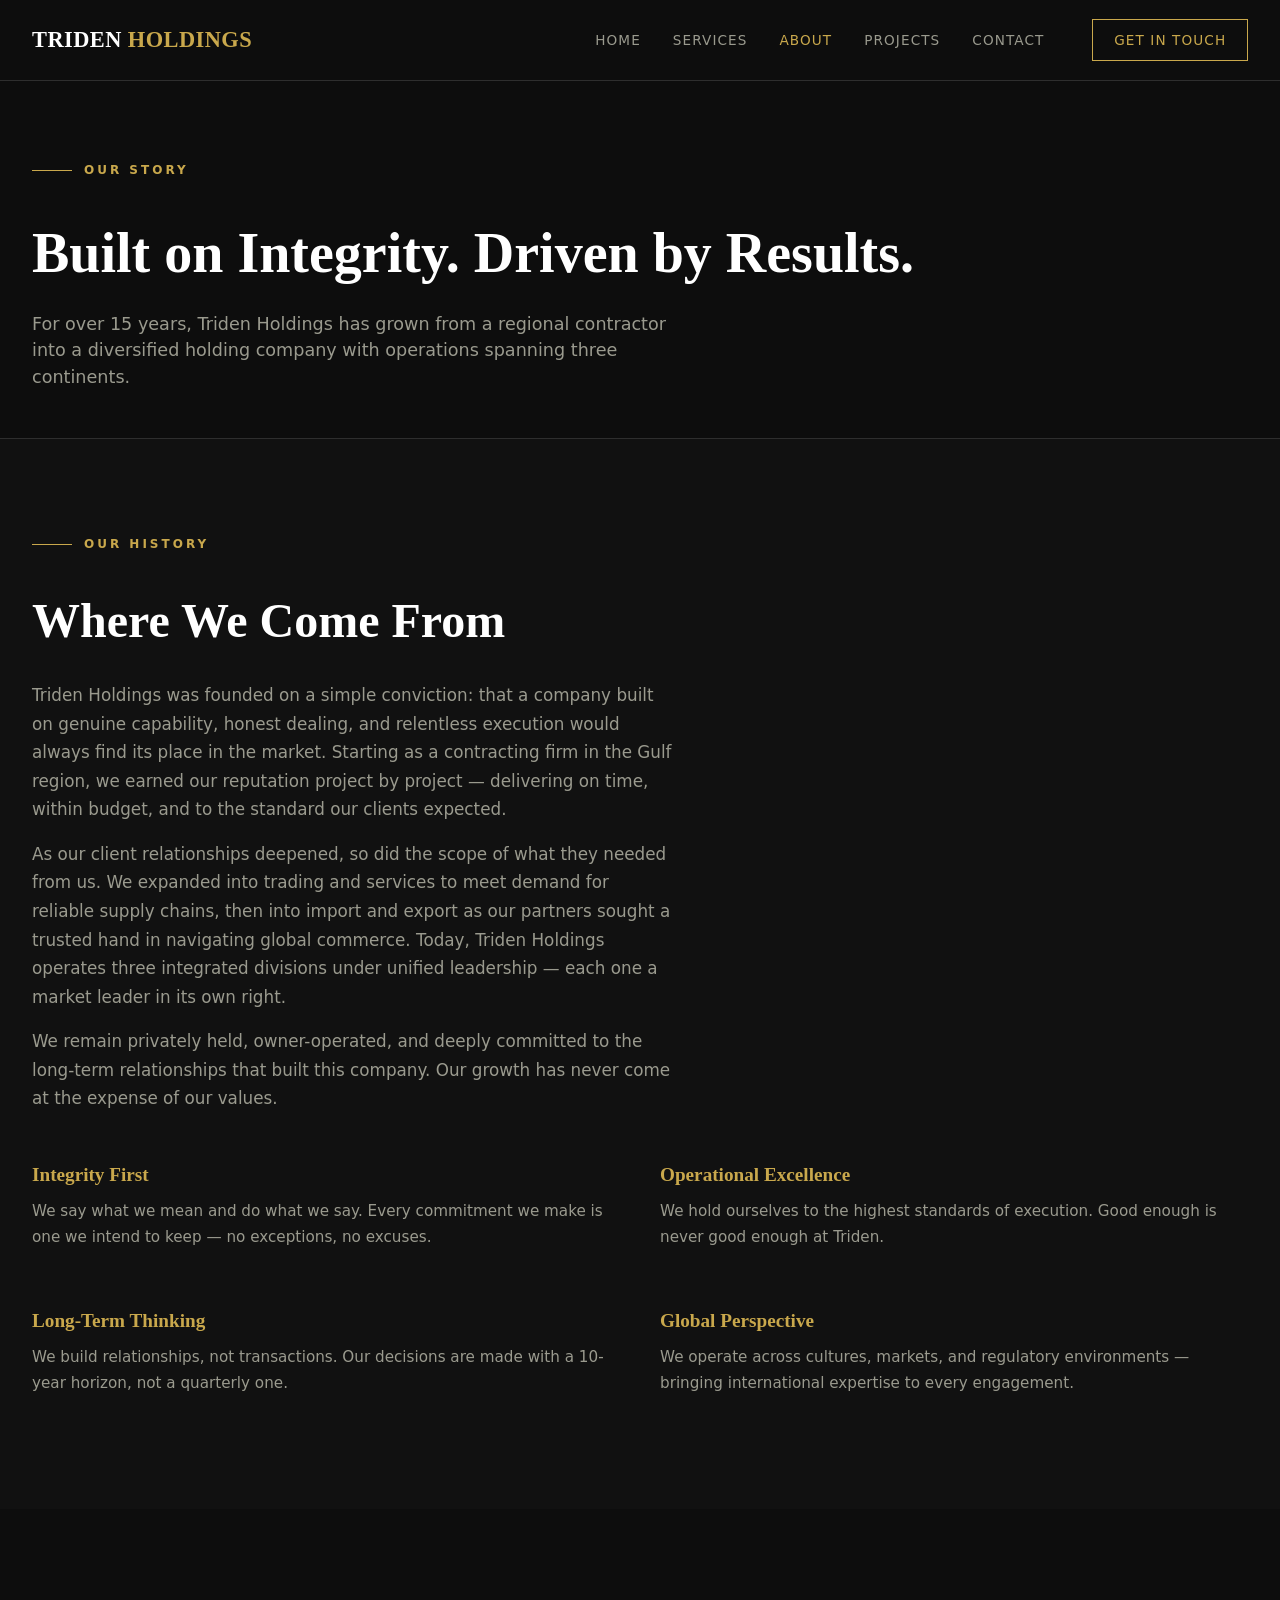
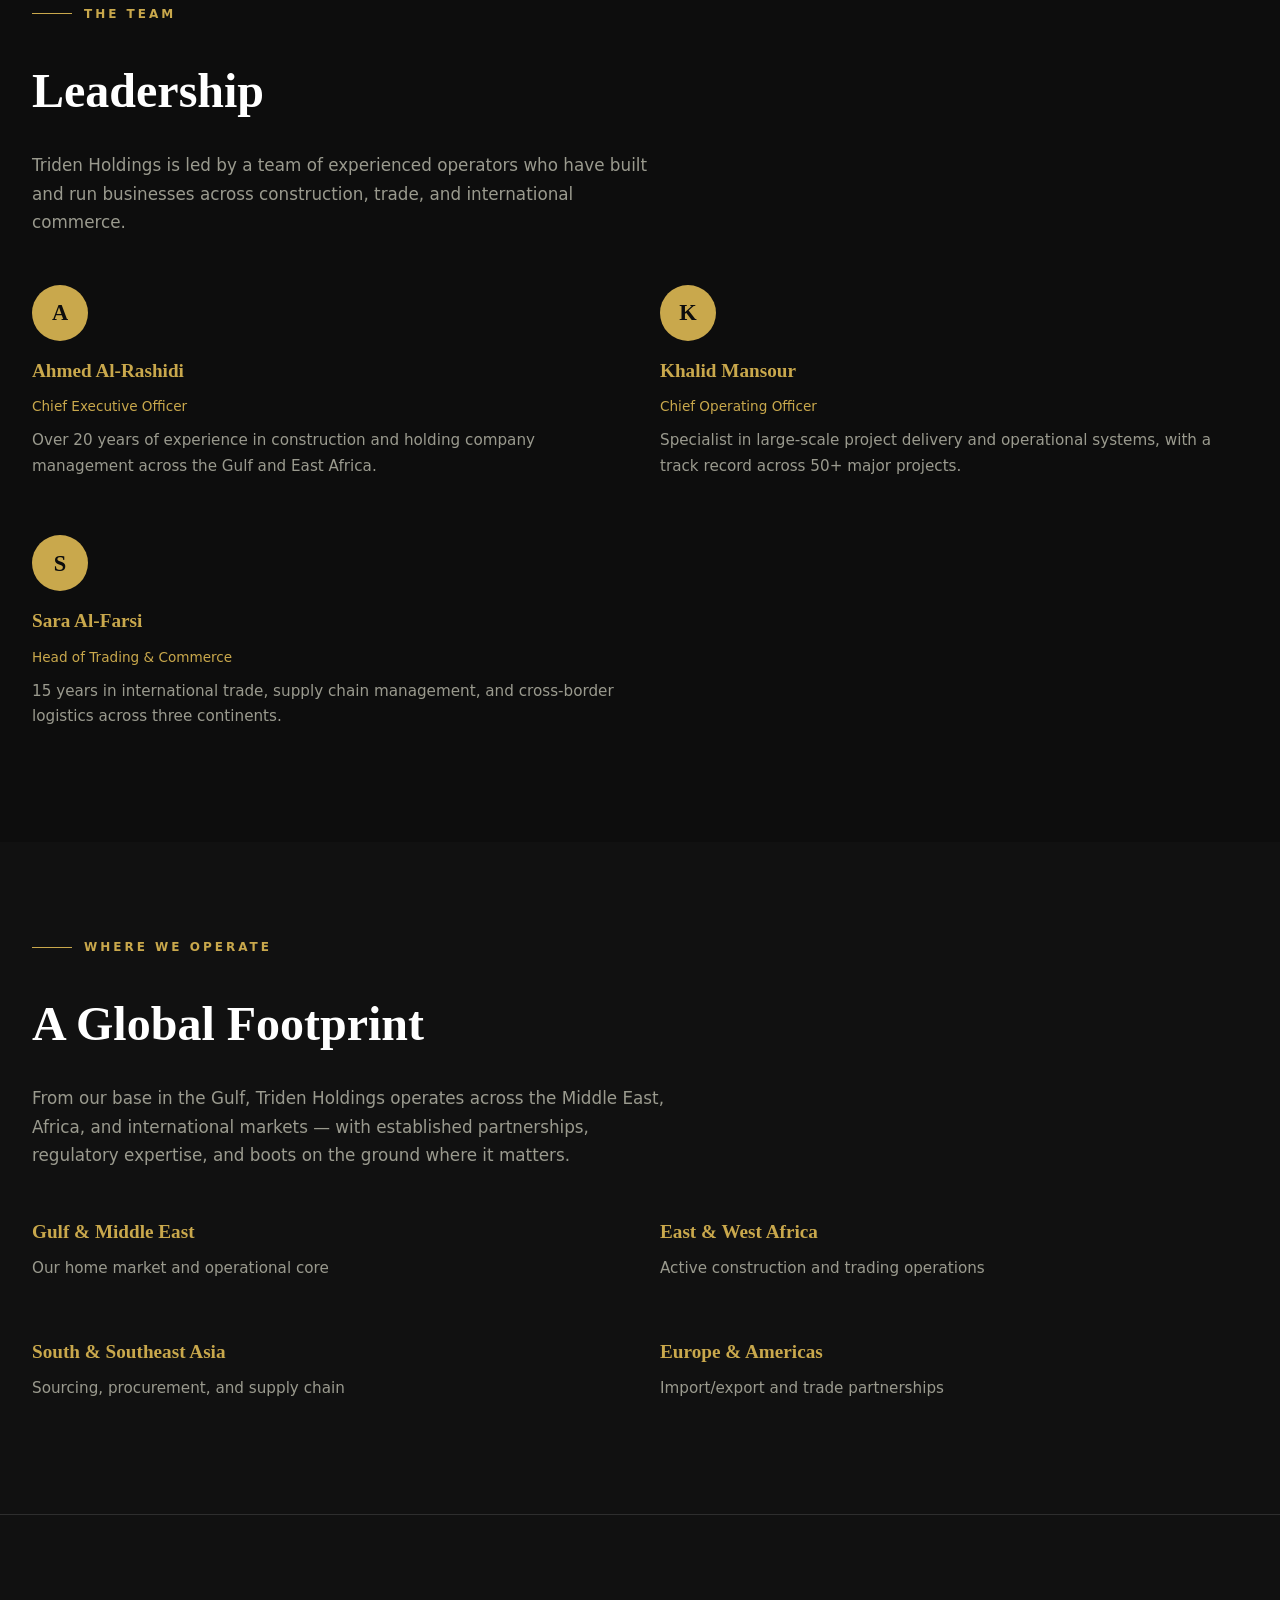
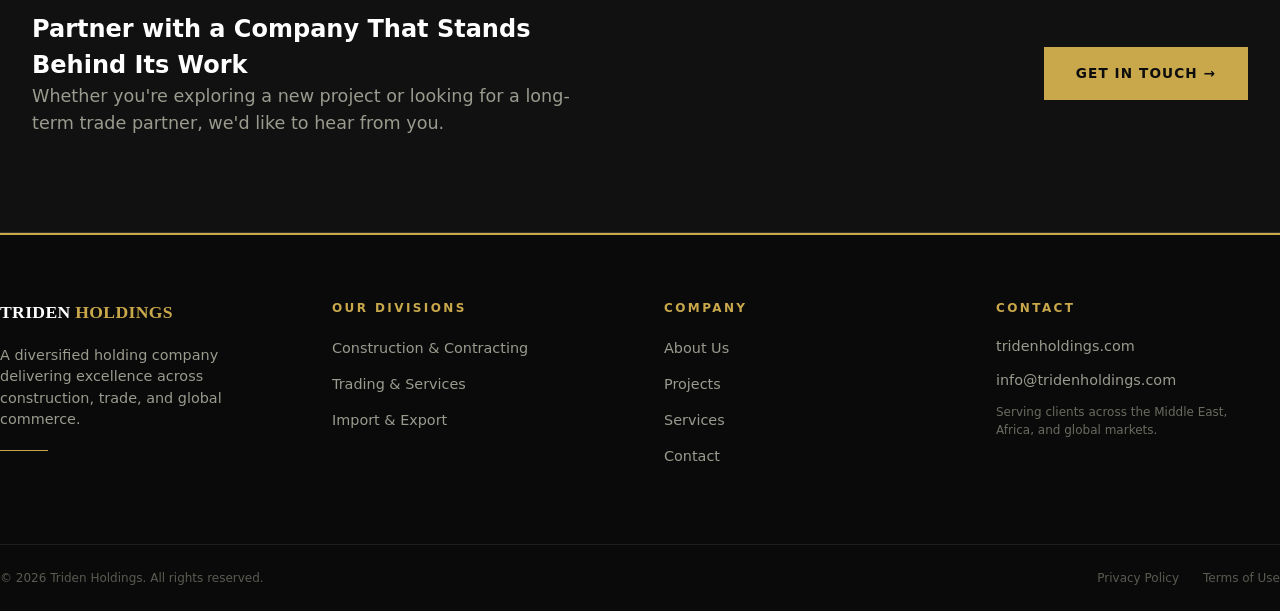
==== about.html @ 6682a11f "Add files via upload" ====
<!DOCTYPE html>
<html lang="en">
<head>
<meta charset="UTF-8">
<meta name="viewport" content="width=device-width, initial-scale=1.0">
<title>About — Triden Holdings</title>
<link rel="stylesheet" href="styles.css">
</head>
<body>

<header>
  <div class="container header-inner">
    <a href="index.html" class="logo">TRIDEN <span>HOLDINGS</span></a>
    <nav class="main-nav">
      <a href="index.html">Home</a>
      <a href="services.html">Services</a>
      <a href="about.html" class="active">About</a>
      <a href="projects.html">Projects</a>
      <a href="contact.html">Contact</a>
      <a href="contact.html" class="nav-cta">Get in Touch</a>
    </nav>
    <button class="menu-toggle" aria-label="Toggle menu">☰</button>
  </div>
</header>

<main>
  <section class="page-header reveal">
    <div class="container">
      <div class="eyebrow"><div class="line"></div><span>Our Story</span></div>
      <h1>Built on Integrity. Driven by Results.</h1>
      <p>For over 15 years, Triden Holdings has grown from a regional contractor into a diversified holding company with operations spanning three continents.</p>
    </div>
  </section>

  <section class="section bg-panel reveal">
    <div class="container">
      <div class="eyebrow"><div class="line"></div><span>Our History</span></div>
      <h2>Where We Come From</h2>
      <p>Triden Holdings was founded on a simple conviction: that a company built on genuine capability, honest dealing, and relentless execution would always find its place in the market. Starting as a contracting firm in the Gulf region, we earned our reputation project by project — delivering on time, within budget, and to the standard our clients expected.</p>
      <p>As our client relationships deepened, so did the scope of what they needed from us. We expanded into trading and services to meet demand for reliable supply chains, then into import and export as our partners sought a trusted hand in navigating global commerce. Today, Triden Holdings operates three integrated divisions under unified leadership — each one a market leader in its own right.</p>
      <p>We remain privately held, owner-operated, and deeply committed to the long-term relationships that built this company. Our growth has never come at the expense of our values.</p>

      <div class="advantage-grid" style="margin-top:3rem;">
        <div class="advantage-card reveal">
          <h4>Integrity First</h4>
          <p>We say what we mean and do what we say. Every commitment we make is one we intend to keep — no exceptions, no excuses.</p>
        </div>
        <div class="advantage-card reveal">
          <h4>Operational Excellence</h4>
          <p>We hold ourselves to the highest standards of execution. Good enough is never good enough at Triden.</p>
        </div>
        <div class="advantage-card reveal">
          <h4>Long-Term Thinking</h4>
          <p>We build relationships, not transactions. Our decisions are made with a 10-year horizon, not a quarterly one.</p>
        </div>
        <div class="advantage-card reveal">
          <h4>Global Perspective</h4>
          <p>We operate across cultures, markets, and regulatory environments — bringing international expertise to every engagement.</p>
        </div>
      </div>
    </div>
  </section>

  <section class="section bg-dark">
    <div class="container">
      <div class="eyebrow reveal"><div class="line"></div><span>The Team</span></div>
      <h2 class="reveal">Leadership</h2>
      <p class="reveal" style="margin-bottom:3rem;">Triden Holdings is led by a team of experienced operators who have built and run businesses across construction, trade, and international commerce.</p>

      <div class="advantage-grid">
        <div class="advantage-card reveal">
          <div style="width:56px;height:56px;border-radius:50%;background:var(--gold);color:var(--bg-black);display:flex;align-items:center;justify-content:center;font-family:var(--font-heading);font-size:1.4rem;font-weight:700;margin-bottom:1rem;">A</div>
          <h4>Ahmed Al-Rashidi</h4>
          <p style="color:var(--gold); font-size:0.85rem; margin-bottom:0.6rem;">Chief Executive Officer</p>
          <p>Over 20 years of experience in construction and holding company management across the Gulf and East Africa.</p>
        </div>
        <div class="advantage-card reveal">
          <div style="width:56px;height:56px;border-radius:50%;background:var(--gold);color:var(--bg-black);display:flex;align-items:center;justify-content:center;font-family:var(--font-heading);font-size:1.4rem;font-weight:700;margin-bottom:1rem;">K</div>
          <h4>Khalid Mansour</h4>
          <p style="color:var(--gold); font-size:0.85rem; margin-bottom:0.6rem;">Chief Operating Officer</p>
          <p>Specialist in large-scale project delivery and operational systems, with a track record across 50+ major projects.</p>
        </div>
        <div class="advantage-card reveal">
          <div style="width:56px;height:56px;border-radius:50%;background:var(--gold);color:var(--bg-black);display:flex;align-items:center;justify-content:center;font-family:var(--font-heading);font-size:1.4rem;font-weight:700;margin-bottom:1rem;">S</div>
          <h4>Sara Al-Farsi</h4>
          <p style="color:var(--gold); font-size:0.85rem; margin-bottom:0.6rem;">Head of Trading &amp; Commerce</p>
          <p>15 years in international trade, supply chain management, and cross-border logistics across three continents.</p>
        </div>
      </div>
    </div>
  </section>

  <section class="section bg-panel">
    <div class="container">
      <div class="eyebrow reveal"><div class="line"></div><span>Where We Operate</span></div>
      <h2 class="reveal">A Global Footprint</h2>
      <p class="reveal" style="margin-bottom:3rem;">From our base in the Gulf, Triden Holdings operates across the Middle East, Africa, and international markets — with established partnerships, regulatory expertise, and boots on the ground where it matters.</p>

      <div class="advantage-grid">
        <div class="advantage-card reveal">
          <h4>Gulf &amp; Middle East</h4>
          <p>Our home market and operational core</p>
        </div>
        <div class="advantage-card reveal">
          <h4>East &amp; West Africa</h4>
          <p>Active construction and trading operations</p>
        </div>
        <div class="advantage-card reveal">
          <h4>South &amp; Southeast Asia</h4>
          <p>Sourcing, procurement, and supply chain</p>
        </div>
        <div class="advantage-card reveal">
          <h4>Europe &amp; Americas</h4>
          <p>Import/export and trade partnerships</p>
        </div>
      </div>
    </div>
  </section>

  <section class="cta-section">
    <div class="container cta-flex reveal">
      <div>
        <h2>Partner with a Company That Stands Behind Its Work</h2>
        <p>Whether you're exploring a new project or looking for a long-term trade partner, we'd like to hear from you.</p>
      </div>
      <a href="contact.html" class="btn btn-primary">Get in Touch →</a>
    </div>
  </section>
</main>

<footer>
  <div class="footer-top"></div>
  <div class="container footer-grid">
    <div>
      <div class="logo" style="font-size:1.1rem; margin-bottom:1.2rem;">TRIDEN <span>HOLDINGS</span></div>
      <p class="footer-desc">A diversified holding company delivering excellence across construction, trade, and global commerce.</p>
      <div class="footer-rule"></div>
    </div>
    <div>
      <h4>Our Divisions</h4>
      <ul>
        <li><a href="services.html">Construction &amp; Contracting</a></li>
        <li><a href="services.html">Trading &amp; Services</a></li>
        <li><a href="services.html">Import &amp; Export</a></li>
      </ul>
    </div>
    <div>
      <h4>Company</h4>
      <ul>
        <li><a href="about.html">About Us</a></li>
        <li><a href="projects.html">Projects</a></li>
        <li><a href="services.html">Services</a></li>
        <li><a href="contact.html">Contact</a></li>
      </ul>
    </div>
    <div>
      <h4>Contact</h4>
      <ul>
        <li class="contact-item">tridenholdings.com</li>
        <li class="contact-item">info@tridenholdings.com</li>
        <li class="contact-item small">Serving clients across the Middle East,<br>Africa, and global markets.</li>
      </ul>
    </div>
  </div>
  <div class="container footer-bottom">
    <p>© 2026 Triden Holdings. All rights reserved.</p>
    <div class="footer-legal">
      <a href="privacy.html">Privacy Policy</a>
      <a href="terms.html">Terms of Use</a>
    </div>
  </div>
</footer>

<script src="script.js"></script>
</body>
</html>
---- styles.css ----
:root {
  --gold: #C9A84C;
  --gold-light: #E0BC60;
  --bg-black: #0D0D0D;
  --bg-dark: #0A0A0A;
  --bg-panel: #111111;
  --border: #2E2E2E;
  --text-muted: #9A9A8E;
  --text-soft: #B0ADA6;
  --text-faint: #6A6A60;
  --text-faintest: #5A5A52;
  --font-sans: 'Inter', system-ui, -apple-system, sans-serif;
  --font-heading: 'Playfair Display', Georgia, serif;
}

* { margin: 0; padding: 0; box-sizing: border-box; }

body {
  background: var(--bg-black);
  color: #fff;
  font-family: var(--font-sans);
  line-height: 1.5;
}

a { text-decoration: none; color: inherit; }
ul { list-style: none; }
img { max-width: 100%; display: block; }
.container { max-width: 1400px; margin: 0 auto; padding: 0 32px; }

/* Scroll reveal */
.reveal {
  opacity: 0;
  transform: translateY(28px);
  transition: opacity 0.7s ease, transform 0.7s ease;
}
.reveal.visible {
  opacity: 1;
  transform: translateY(0);
}
.reveal-stagger.visible > * {
  transition-delay: calc(var(--stagger-index, 0) * 0.08s);
}

/* Header */
header {
  position: sticky;
  top: 0;
  z-index: 50;
  background: var(--bg-black);
  border-bottom: 1px solid var(--border);
}
.header-inner {
  display: flex;
  height: 80px;
  align-items: center;
  justify-content: space-between;
}
.logo {
  font-family: var(--font-heading);
  font-size: 1.4rem;
  font-weight: 700;
  color: #fff;
  letter-spacing: 0.02em;
}
.logo span { color: var(--gold); }
nav.main-nav {
  display: flex;
  align-items: center;
  gap: 2rem;
}
nav.main-nav a {
  font-size: 0.85rem;
  font-weight: 500;
  letter-spacing: 0.08em;
  text-transform: uppercase;
  color: var(--text-muted);
  transition: color 0.2s;
}
nav.main-nav a:hover, nav.main-nav a.active { color: var(--gold); }
.nav-cta {
  margin-left: 1rem;
  padding: 0.6rem 1.3rem;
  border: 1px solid var(--gold);
  color: var(--gold) !important;
  font-weight: 600;
  font-size: 0.8rem;
}
.nav-cta:hover { background: var(--gold); color: var(--bg-black) !important; }
.menu-toggle { display: none; background: none; border: none; color: var(--text-muted); cursor: pointer; }

/* Hero */
.hero {
  position: relative;
  min-height: 80vh;
  display: flex;
  align-items: center;
  overflow: hidden;
  background-size: cover;
  background-position: center;
  background-color: #17140d;
}
.hero::after {
  content: "";
  position: absolute; bottom: 0; left: 0; right: 0; height: 2px; background: var(--gold);
}
.hero-inner { position: relative; padding: 6rem 0; max-width: 720px; }
.eyebrow { display: flex; align-items: center; gap: 0.75rem; margin-bottom: 2rem; }
.eyebrow .line { width: 40px; height: 1px; background: var(--gold); }
.eyebrow span { color: var(--gold); font-size: 0.75rem; font-weight: 600; letter-spacing: 0.25em; text-transform: uppercase; }
h1.hero-title {
  font-family: var(--font-heading);
  font-size: clamp(2.5rem, 6vw, 4.5rem);
  line-height: 1.05;
  font-weight: 700;
}
h1.hero-title.accent { color: var(--gold); margin-bottom: 2rem; }
.rule { width: 80px; height: 2px; background: var(--gold); margin: 2rem 0; }
.hero p.lead { color: var(--text-soft); font-size: 1.15rem; max-width: 540px; margin-bottom: 2.5rem; }
.hero-actions { display: flex; gap: 1rem; flex-wrap: wrap; }
.btn {
  display: inline-flex; align-items: center; gap: 0.5rem;
  padding: 1rem 2rem; font-size: 0.85rem; font-weight: 700;
  text-transform: uppercase; letter-spacing: 0.08em;
  transition: all 0.2s;
}
.btn-primary { background: var(--gold); color: var(--bg-black); }
.btn-primary:hover { background: var(--gold-light); }
.btn-outline { border: 1px solid var(--gold); color: var(--gold); }
.btn-outline:hover { background: rgba(201,168,76,0.1); }

/* Stats */
.stats { background: var(--gold); padding: 2.5rem 0; }
.stats-grid { display: grid; grid-template-columns: repeat(2, 1fr); gap: 2rem; text-align: center; }
.stat-value { font-family: var(--font-heading); font-size: 2.2rem; font-weight: 700; color: var(--bg-black); }
.stat-label { font-size: 0.7rem; font-weight: 600; letter-spacing: 0.15em; text-transform: uppercase; color: rgba(13,13,13,.7); margin-top: 0.25rem; }

/* About */
.section { padding: 6rem 0; }
.section.bg-panel { background: var(--bg-panel); }
.section.bg-dark { background: var(--bg-black); }
.section.bg-alt { background: var(--bg-panel); border-top: 1px solid var(--border); }
.section h2 { font-family: var(--font-heading); font-size: clamp(2rem, 4vw, 3rem); font-weight: 700; margin-bottom: 1.5rem; }
.section p { color: var(--text-muted); font-size: 1.05rem; line-height: 1.7; margin-bottom: 1rem; max-width: 640px; }

/* Divisions */
.division {
  position: relative; overflow: hidden;
  background-color: #17140d;
  background-size: cover;
  background-position: center;
  margin-bottom: 4px;
}
.division-content {
  position: relative; padding: 3rem 2.5rem;
  display: flex; flex-wrap: wrap; align-items: center; justify-content: space-between; gap: 1.5rem;
}
.division-tag { color: var(--gold); font-size: 0.75rem; font-weight: 600; letter-spacing: 0.2em; text-transform: uppercase; margin-bottom: 0.75rem; }
.division h3 { font-family: var(--font-heading); font-size: 1.8rem; margin-bottom: 1rem; }
.division p { color: var(--text-muted); max-width: 560px; }
.division-link {
  flex-shrink: 0; display: inline-flex; align-items: center; gap: 0.5rem;
  padding: 0.75rem 1.5rem; font-size: 0.8rem; font-weight: 600; letter-spacing: 0.08em; text-transform: uppercase;
  color: var(--gold); border: 1px solid rgba(201,168,76,0.4);
  transition: all 0.2s;
}
.division-link:hover { background: var(--gold); color: var(--bg-black); }

/* CTA */
.cta-section { background: var(--bg-panel); border-top: 1px solid var(--border); padding: 6rem 0; }
.cta-flex { display: flex; flex-wrap: wrap; align-items: center; justify-content: space-between; gap: 2.5rem; }
.cta-flex h2 { max-width: 600px; }
.cta-flex p { color: var(--text-muted); font-size: 1.1rem; max-width: 560px; }

/* Footer */
footer { background: var(--bg-dark); border-top: 1px solid var(--border); }
.footer-top { height: 2px; background: var(--gold); }
.footer-grid { display: grid; grid-template-columns: repeat(4, 1fr); gap: 3rem; padding: 4rem 0; }
.footer-grid h4 { font-size: 0.75rem; font-weight: 600; letter-spacing: 0.2em; text-transform: uppercase; color: var(--gold); margin-bottom: 1.2rem; }
.footer-grid ul li { margin-bottom: 0.75rem; }
.footer-grid ul a { font-size: 0.9rem; color: var(--text-muted); transition: color 0.2s; }
.footer-grid ul a:hover { color: var(--gold); }
.footer-desc { color: var(--text-muted); font-size: 0.9rem; margin-bottom: 1.2rem; }
.footer-rule { width: 48px; height: 1px; background: var(--gold); }
.footer-bottom {
  border-top: 1px solid #1E1E1E; padding: 1.5rem 0;
  display: flex; flex-wrap: wrap; align-items: center; justify-content: space-between; gap: 1rem;
}
.footer-bottom p { font-size: 0.75rem; color: var(--text-faintest); }
.footer-legal { display: flex; gap: 1.5rem; }
.footer-legal a { font-size: 0.75rem; color: var(--text-faintest); }
.footer-legal a:hover { color: var(--gold); }
.contact-item { font-size: 0.9rem; color: var(--text-muted); margin-bottom: 0.75rem; }
.contact-item.small { font-size: 0.75rem; color: var(--text-faint); }

/* Contact page form */
.contact-wrap { display: grid; grid-template-columns: 1fr 1fr; gap: 3rem; align-items: start; }
.form-group { margin-bottom: 1.4rem; }
.form-group label {
  display: block; font-size: 0.75rem; font-weight: 600; letter-spacing: 0.1em;
  text-transform: uppercase; color: var(--text-muted); margin-bottom: 0.5rem;
}
.form-group input, .form-group textarea, .form-group select {
  width: 100%; padding: 0.85rem 1rem; background: var(--bg-panel);
  border: 1px solid var(--border); color: #fff; font-family: var(--font-sans); font-size: 0.95rem;
}
.form-group input:focus, .form-group textarea:focus, .form-group select:focus { outline: none; border-color: var(--gold); }
.form-group textarea { resize: vertical; min-height: 140px; }
.form-status { margin-top: 1rem; font-size: 0.9rem; display: none; }
.form-status.success { color: #7fd88a; display: block; }
.form-status.error { color: #e07a7a; display: block; }
.submit-btn { border: none; cursor: pointer; font-family: var(--font-sans); }
.submit-btn:disabled { opacity: 0.6; cursor: not-allowed; }

/* Page header banner */
.page-header { background: var(--bg-black); padding: 5rem 0 3rem; border-bottom: 1px solid var(--border); }
.page-header h1 { font-family: var(--font-heading); font-size: clamp(2.2rem, 5vw, 3.5rem); margin-bottom: 1rem; }
.page-header p { color: var(--text-muted); font-size: 1.1rem; max-width: 640px; }

/* Services */
.service-block { display: flex; gap: 3rem; padding: 4rem 0; border-bottom: 1px solid var(--border); }
.service-block:last-of-type { border-bottom: none; }
.service-num { font-family: var(--font-heading); font-size: 3rem; color: var(--gold); opacity: 0.35; flex-shrink: 0; width: 70px; }
.service-tag { color: var(--gold); font-size: 0.75rem; font-weight: 600; letter-spacing: 0.15em; text-transform: uppercase; margin-bottom: 0.5rem; }
.service-block h3 { font-family: var(--font-heading); font-size: 1.9rem; margin-bottom: 0.5rem; }
.service-sub { color: var(--gold); font-size: 1rem; font-weight: 500; margin-bottom: 1rem; }
.service-block p.desc { color: var(--text-muted); margin-bottom: 1.5rem; max-width: 620px; }
.feature-list { display: grid; grid-template-columns: repeat(2, 1fr); gap: 0.6rem 2rem; margin-bottom: 2rem; }
.feature-list li { color: var(--text-soft); font-size: 0.9rem; padding-left: 1.2rem; position: relative; }
.feature-list li::before { content: "—"; position: absolute; left: 0; color: var(--gold); }

.advantage-grid { display: grid; grid-template-columns: repeat(2, 1fr); gap: 2.5rem; margin-top: 2rem; }
.advantage-card h4 { font-family: var(--font-heading); font-size: 1.2rem; color: var(--gold); margin-bottom: 0.6rem; }
.advantage-card p { color: var(--text-muted); font-size: 0.95rem; }

/* Projects */
.project-stats { background: var(--bg-panel); padding: 3rem 0; border-bottom: 1px solid var(--border); }
.filter-bar { display: flex; gap: 0.75rem; margin: 2.5rem 0; flex-wrap: wrap; }
.filter-btn {
  padding: 0.55rem 1.3rem; font-size: 0.8rem; font-weight: 600; text-transform: uppercase; letter-spacing: 0.05em;
  border: 1px solid var(--border); color: var(--text-muted); background: transparent; cursor: pointer; font-family: var(--font-sans);
  transition: all 0.2s;
}
.filter-btn:hover { border-color: var(--gold); color: var(--gold); }
.filter-btn.active { background: var(--gold); border-color: var(--gold); color: var(--bg-black); }
.project-grid { display: grid; grid-template-columns: repeat(2, 1fr); gap: 1.5rem; }
.project-card { background: var(--bg-panel); border: 1px solid var(--border); padding: 2rem; }
.project-status { display: inline-block; font-size: 0.7rem; font-weight: 700; text-transform: uppercase; letter-spacing: 0.1em; padding: 0.25rem 0.7rem; margin-bottom: 1rem; }
.project-status.completed { color: #7fd88a; border: 1px solid #7fd88a; }
.project-status.ongoing { color: var(--gold); border: 1px solid var(--gold); }
.project-tag { color: var(--gold); font-size: 0.75rem; font-weight: 600; letter-spacing: 0.1em; text-transform: uppercase; margin-bottom: 0.5rem; }
.project-year { color: var(--text-faint); font-size: 0.8rem; float: right; }
.project-card h3 { font-family: var(--font-heading); font-size: 1.4rem; margin-bottom: 0.3rem; }
.project-location { color: var(--text-faint); font-size: 0.85rem; margin-bottom: 1rem; }
.project-card p.desc { color: var(--text-muted); font-size: 0.9rem; margin-bottom: 1.2rem; }
.project-facts { display: flex; flex-wrap: wrap; gap: 0.5rem; margin-bottom: 1.2rem; }
.project-facts span { background: var(--bg-black); border: 1px solid var(--border); font-size: 0.75rem; color: var(--text-soft); padding: 0.3rem 0.7rem; }
.project-value { border-top: 1px solid var(--border); padding-top: 1rem; display: flex; justify-content: space-between; align-items: center; }
.project-value .label { font-size: 0.75rem; color: var(--text-faint); text-transform: uppercase; letter-spacing: 0.1em; }
.project-value .amount { font-family: var(--font-heading); font-size: 1.3rem; color: var(--gold); }

/* Contact page offices */
.offices-grid { display: grid; gap: 1.5rem; }
.office-card { background: var(--bg-panel); border: 1px solid var(--border); padding: 1.5rem; }
.office-card h4 { font-family: var(--font-heading); font-size: 1.15rem; }
.office-country { color: var(--text-faint); font-size: 0.85rem; margin-bottom: 0.3rem; }
.office-role { color: var(--gold); font-size: 0.75rem; text-transform: uppercase; letter-spacing: 0.1em; margin-bottom: 0.8rem; }
.office-card p { color: var(--text-muted); font-size: 0.85rem; margin-bottom: 0.3rem; }

@media (max-width: 860px) {
  .service-block { flex-direction: column; gap: 1rem; }
  .feature-list { grid-template-columns: 1fr; }
  .advantage-grid { grid-template-columns: 1fr; }
  .project-grid { grid-template-columns: 1fr; }
  nav.main-nav { display: none; }
  .menu-toggle { display: block; }
  .stats-grid { grid-template-columns: repeat(2, 1fr); }
  .footer-grid { grid-template-columns: 1fr 1fr; }
  .contact-wrap { grid-template-columns: 1fr; }
}
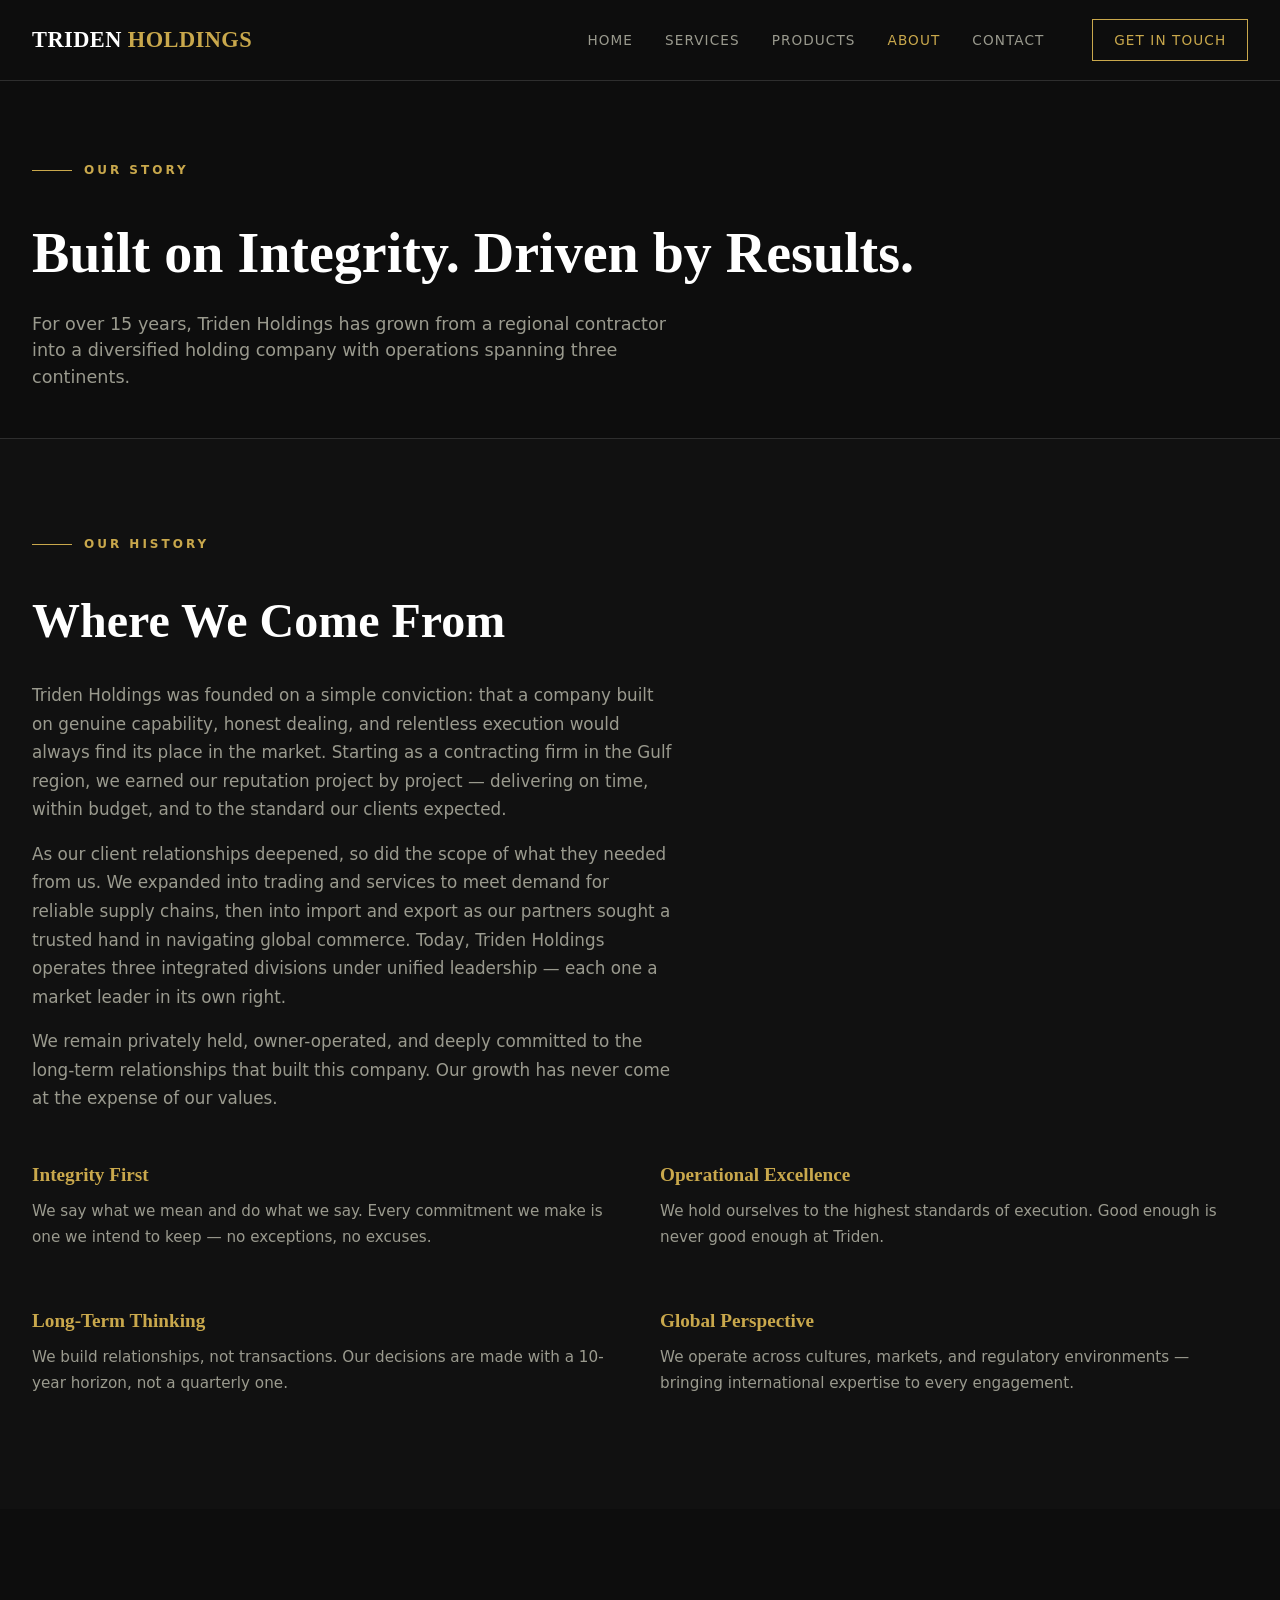
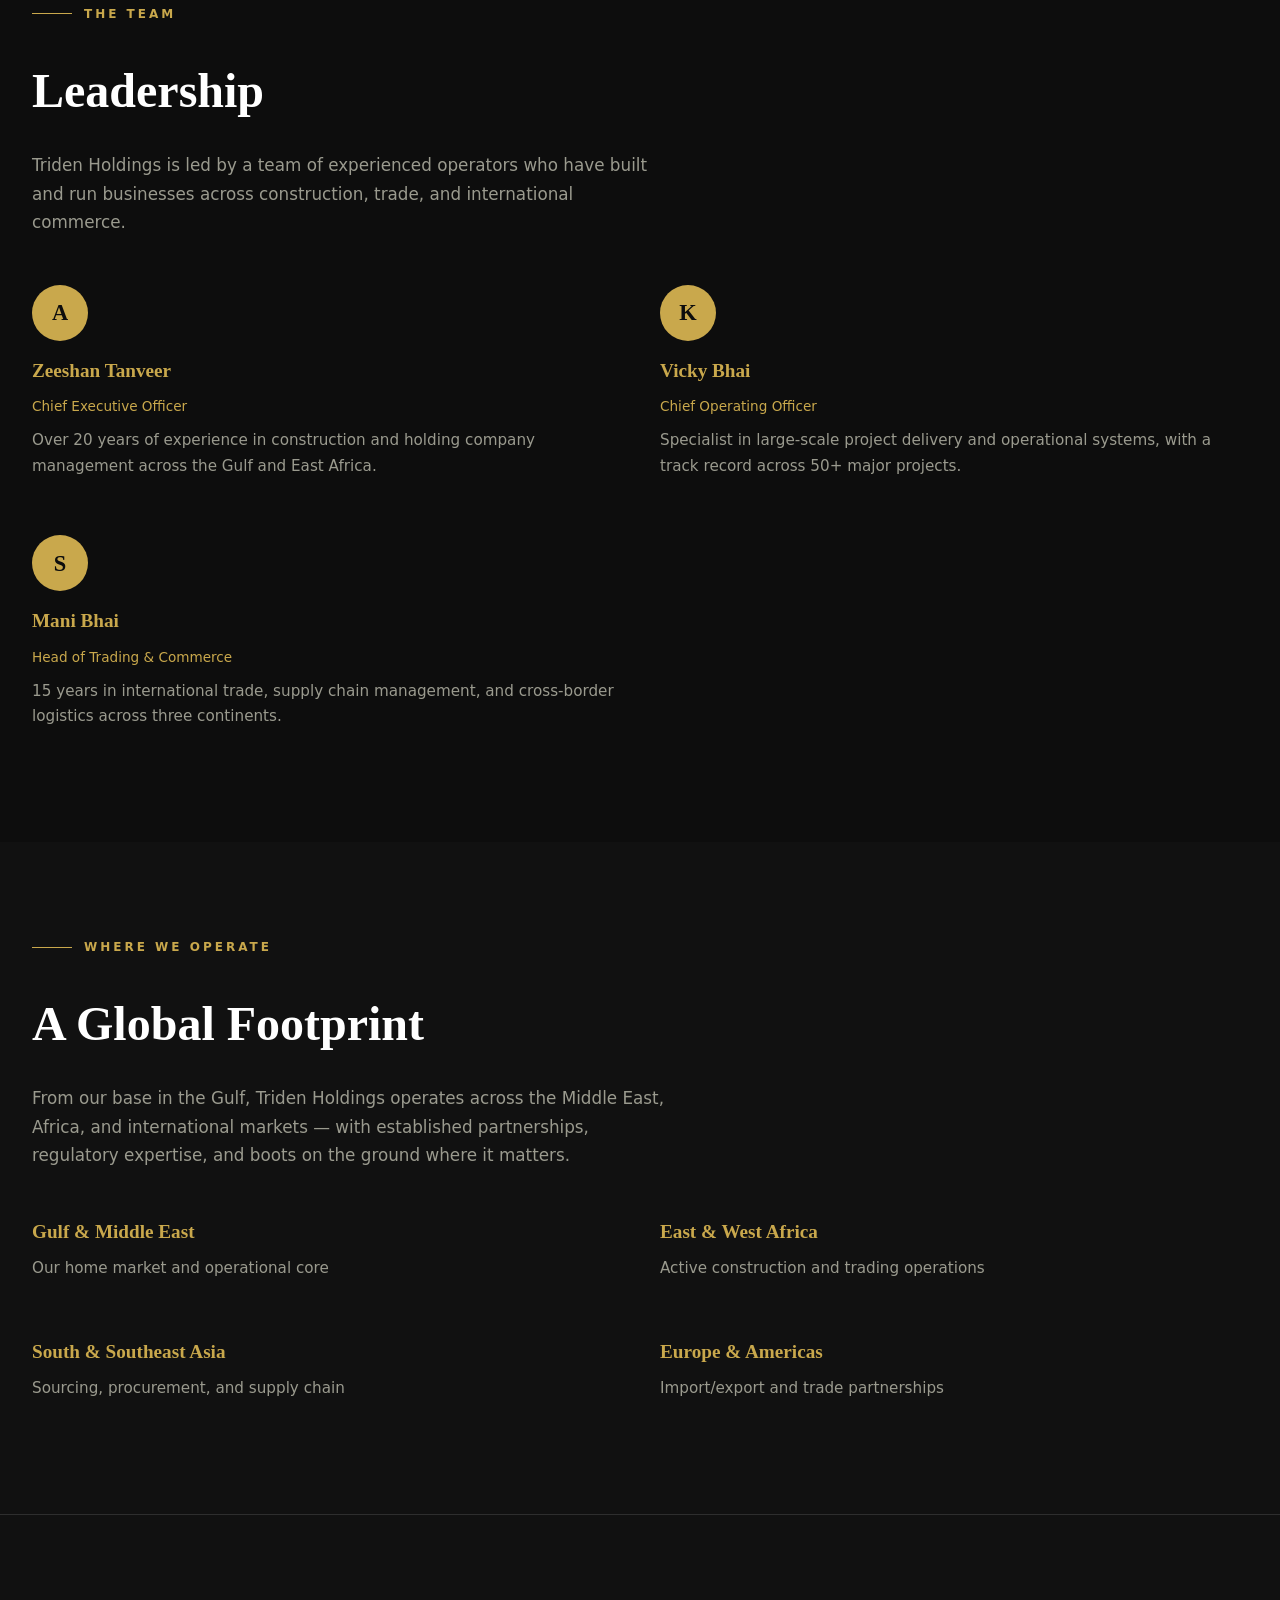
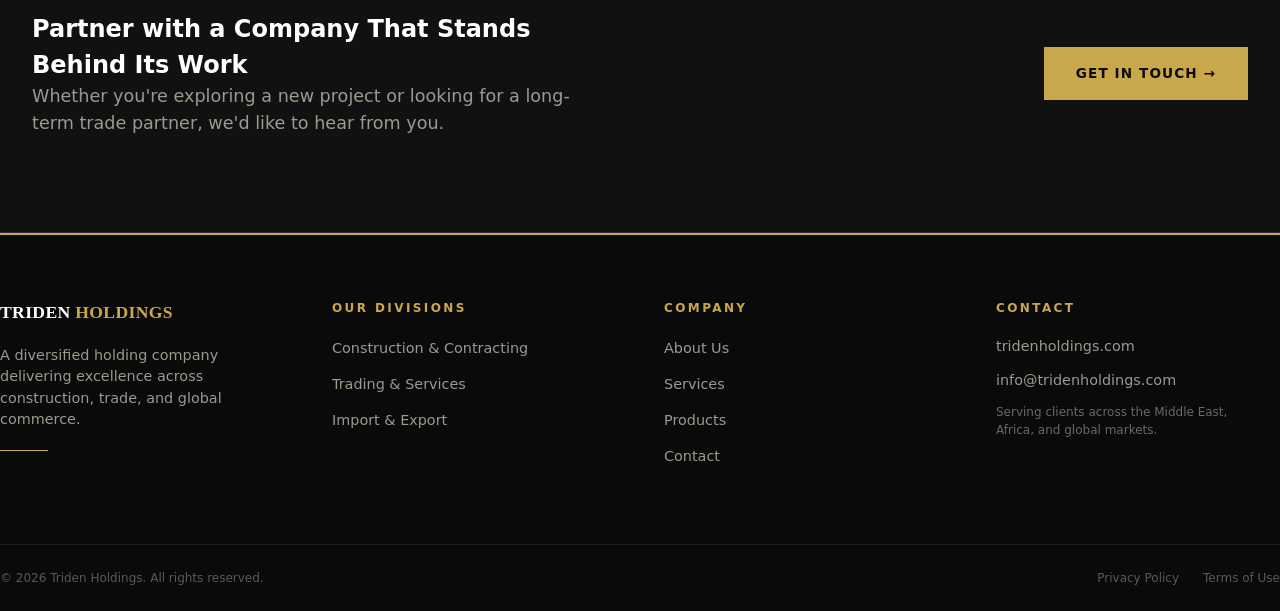
==== commit 974215f0: "Add files via upload" ====
--- a/about.html
+++ b/about.html
@@ -14,8 +14,8 @@
     <nav class="main-nav">
       <a href="index.html">Home</a>
       <a href="services.html">Services</a>
+      <a href="products.html">Products</a>
       <a href="about.html" class="active">About</a>
-      <a href="projects.html">Projects</a>
       <a href="contact.html">Contact</a>
       <a href="contact.html" class="nav-cta">Get in Touch</a>
     </nav>
@@ -70,19 +70,19 @@
       <div class="advantage-grid">
         <div class="advantage-card reveal">
           <div style="width:56px;height:56px;border-radius:50%;background:var(--gold);color:var(--bg-black);display:flex;align-items:center;justify-content:center;font-family:var(--font-heading);font-size:1.4rem;font-weight:700;margin-bottom:1rem;">A</div>
-          <h4>Ahmed Al-Rashidi</h4>
+          <h4>Zeeshan Tanveer</h4>
           <p style="color:var(--gold); font-size:0.85rem; margin-bottom:0.6rem;">Chief Executive Officer</p>
           <p>Over 20 years of experience in construction and holding company management across the Gulf and East Africa.</p>
         </div>
         <div class="advantage-card reveal">
           <div style="width:56px;height:56px;border-radius:50%;background:var(--gold);color:var(--bg-black);display:flex;align-items:center;justify-content:center;font-family:var(--font-heading);font-size:1.4rem;font-weight:700;margin-bottom:1rem;">K</div>
-          <h4>Khalid Mansour</h4>
+          <h4>Vicky Bhai</h4>
           <p style="color:var(--gold); font-size:0.85rem; margin-bottom:0.6rem;">Chief Operating Officer</p>
           <p>Specialist in large-scale project delivery and operational systems, with a track record across 50+ major projects.</p>
         </div>
         <div class="advantage-card reveal">
           <div style="width:56px;height:56px;border-radius:50%;background:var(--gold);color:var(--bg-black);display:flex;align-items:center;justify-content:center;font-family:var(--font-heading);font-size:1.4rem;font-weight:700;margin-bottom:1rem;">S</div>
-          <h4>Sara Al-Farsi</h4>
+          <h4>Mani Bhai</h4>
           <p style="color:var(--gold); font-size:0.85rem; margin-bottom:0.6rem;">Head of Trading &amp; Commerce</p>
           <p>15 years in international trade, supply chain management, and cross-border logistics across three continents.</p>
         </div>
@@ -148,8 +148,8 @@
       <h4>Company</h4>
       <ul>
         <li><a href="about.html">About Us</a></li>
-        <li><a href="projects.html">Projects</a></li>
         <li><a href="services.html">Services</a></li>
+        <li><a href="products.html">Products</a></li>
         <li><a href="contact.html">Contact</a></li>
       </ul>
     </div>
--- a/styles.css
+++ b/styles.css
@@ -232,8 +232,7 @@
 .advantage-card h4 { font-family: var(--font-heading); font-size: 1.2rem; color: var(--gold); margin-bottom: 0.6rem; }
 .advantage-card p { color: var(--text-muted); font-size: 0.95rem; }
 
-/* Projects */
-.project-stats { background: var(--bg-panel); padding: 3rem 0; border-bottom: 1px solid var(--border); }
+/* Filter buttons (products page) */
 .filter-bar { display: flex; gap: 0.75rem; margin: 2.5rem 0; flex-wrap: wrap; }
 .filter-btn {
   padding: 0.55rem 1.3rem; font-size: 0.8rem; font-weight: 600; text-transform: uppercase; letter-spacing: 0.05em;
@@ -242,21 +241,6 @@
 }
 .filter-btn:hover { border-color: var(--gold); color: var(--gold); }
 .filter-btn.active { background: var(--gold); border-color: var(--gold); color: var(--bg-black); }
-.project-grid { display: grid; grid-template-columns: repeat(2, 1fr); gap: 1.5rem; }
-.project-card { background: var(--bg-panel); border: 1px solid var(--border); padding: 2rem; }
-.project-status { display: inline-block; font-size: 0.7rem; font-weight: 700; text-transform: uppercase; letter-spacing: 0.1em; padding: 0.25rem 0.7rem; margin-bottom: 1rem; }
-.project-status.completed { color: #7fd88a; border: 1px solid #7fd88a; }
-.project-status.ongoing { color: var(--gold); border: 1px solid var(--gold); }
-.project-tag { color: var(--gold); font-size: 0.75rem; font-weight: 600; letter-spacing: 0.1em; text-transform: uppercase; margin-bottom: 0.5rem; }
-.project-year { color: var(--text-faint); font-size: 0.8rem; float: right; }
-.project-card h3 { font-family: var(--font-heading); font-size: 1.4rem; margin-bottom: 0.3rem; }
-.project-location { color: var(--text-faint); font-size: 0.85rem; margin-bottom: 1rem; }
-.project-card p.desc { color: var(--text-muted); font-size: 0.9rem; margin-bottom: 1.2rem; }
-.project-facts { display: flex; flex-wrap: wrap; gap: 0.5rem; margin-bottom: 1.2rem; }
-.project-facts span { background: var(--bg-black); border: 1px solid var(--border); font-size: 0.75rem; color: var(--text-soft); padding: 0.3rem 0.7rem; }
-.project-value { border-top: 1px solid var(--border); padding-top: 1rem; display: flex; justify-content: space-between; align-items: center; }
-.project-value .label { font-size: 0.75rem; color: var(--text-faint); text-transform: uppercase; letter-spacing: 0.1em; }
-.project-value .amount { font-family: var(--font-heading); font-size: 1.3rem; color: var(--gold); }
 
 /* Contact page offices */
 .offices-grid { display: grid; gap: 1.5rem; }
@@ -270,10 +254,63 @@
   .service-block { flex-direction: column; gap: 1rem; }
   .feature-list { grid-template-columns: 1fr; }
   .advantage-grid { grid-template-columns: 1fr; }
-  .project-grid { grid-template-columns: 1fr; }
   nav.main-nav { display: none; }
   .menu-toggle { display: block; }
   .stats-grid { grid-template-columns: repeat(2, 1fr); }
   .footer-grid { grid-template-columns: 1fr 1fr; }
   .contact-wrap { grid-template-columns: 1fr; }
 }
+
+/* ---------- Products ---------- */
+.back-link { display: inline-block; color: var(--text-muted); font-size: 0.8rem; letter-spacing: 0.08em; text-transform: uppercase; margin-bottom: 1.5rem; transition: color 0.2s; }
+.back-link:hover { color: var(--gold); }
+
+.sector-grid { display: grid; grid-template-columns: repeat(3, 1fr); gap: 1.5rem; }
+.sector-card { display: flex; flex-direction: column; background: var(--bg-panel); border: 1px solid var(--border); padding: 2.2rem 2rem; transition: border-color 0.2s, transform 0.2s; }
+.section.bg-panel .sector-card { background: var(--bg-black); }
+.sector-card:hover { border-color: var(--gold); transform: translateY(-3px); }
+.sector-num { font-family: var(--font-heading); font-size: 2.6rem; color: var(--gold); opacity: 0.35; margin-bottom: 1rem; }
+.sector-card h3 { font-family: var(--font-heading); font-size: 1.6rem; margin-bottom: 0.8rem; }
+.sector-card p { color: var(--text-muted); font-size: 0.95rem; flex-grow: 1; margin-bottom: 1.5rem; }
+.sector-foot { display: flex; justify-content: space-between; border-top: 1px solid var(--border); padding-top: 1rem; font-size: 0.75rem; font-weight: 600; letter-spacing: 0.1em; text-transform: uppercase; }
+.sector-foot span:first-child { color: var(--text-faint); }
+.sector-foot span:last-child { color: var(--gold); }
+
+.product-tools { display: flex; flex-wrap: wrap; align-items: center; gap: 1.2rem; margin-bottom: 1.2rem; }
+.product-tools input { flex: 1 1 320px; max-width: 520px; padding: 0.9rem 1rem; background: var(--bg-black); border: 1px solid var(--border); color: #fff; font-family: var(--font-sans); font-size: 0.95rem; }
+.product-tools input:focus { outline: none; border-color: var(--gold); }
+.result-count { color: var(--text-faint); font-size: 0.8rem; letter-spacing: 0.1em; text-transform: uppercase; }
+.no-results { color: var(--text-muted); grid-column: 1 / -1; }
+.no-results a { color: var(--gold); text-decoration: underline; }
+
+.product-grid { display: grid; grid-template-columns: repeat(3, 1fr); gap: 1.5rem; }
+.product-card { background: var(--bg-panel); border: 1px solid var(--border); display: flex; flex-direction: column; transition: border-color 0.2s; }
+.section.bg-panel .product-card { background: var(--bg-black); }
+.product-card:hover { border-color: var(--gold); }
+.product-img { position: relative; aspect-ratio: 4 / 3; background: linear-gradient(135deg, #1a1710, #0f0e0a); border-bottom: 1px solid var(--border); overflow: hidden; }
+.product-img img { width: 100%; height: 100%; object-fit: cover; }
+.product-placeholder { display: flex; align-items: center; justify-content: center; width: 100%; height: 100%; color: var(--gold); opacity: 0.45; }
+.product-num { position: absolute; top: 0.8rem; left: 0.8rem; background: var(--gold); color: var(--bg-black); font-size: 0.7rem; font-weight: 700; padding: 0.2rem 0.55rem; letter-spacing: 0.05em; }
+.product-body { padding: 1.2rem 1.4rem 1.4rem; display: flex; flex-direction: column; flex-grow: 1; }
+.product-sector { color: var(--gold); font-size: 0.68rem; font-weight: 600; letter-spacing: 0.15em; text-transform: uppercase; margin-bottom: 0.4rem; }
+.product-body h4 { font-family: var(--font-heading); font-size: 1.15rem; line-height: 1.3; margin-bottom: 1rem; flex-grow: 1; }
+.product-enquire { color: var(--gold); font-size: 0.75rem; font-weight: 600; letter-spacing: 0.1em; text-transform: uppercase; }
+.product-enquire:hover { color: var(--gold-light); }
+
+.product-group { margin-bottom: 4.5rem; scroll-margin-top: 100px; }
+.product-group:last-child { margin-bottom: 0; }
+.group-head { display: flex; align-items: baseline; justify-content: space-between; gap: 1rem; border-bottom: 1px solid var(--border); padding-bottom: 1rem; margin-bottom: 1.8rem; }
+.group-head h3 { font-family: var(--font-heading); font-size: 1.7rem; }
+.group-head span { color: var(--text-faint); font-size: 0.75rem; letter-spacing: 0.1em; text-transform: uppercase; }
+.group-jump { display: flex; flex-wrap: wrap; gap: 0.6rem; margin-top: 2rem; }
+.group-jump a { padding: 0.45rem 1rem; font-size: 0.75rem; font-weight: 600; letter-spacing: 0.05em; text-transform: uppercase; border: 1px solid var(--border); color: var(--text-muted); transition: all 0.2s; }
+.group-jump a:hover { border-color: var(--gold); color: var(--gold); }
+
+@media (max-width: 860px) {
+  .sector-grid { grid-template-columns: 1fr; }
+  .product-grid { grid-template-columns: repeat(2, 1fr); }
+}
+@media (max-width: 520px) {
+  .product-grid { grid-template-columns: 1fr; }
+  .group-head { flex-direction: column; gap: 0.3rem; }
+}
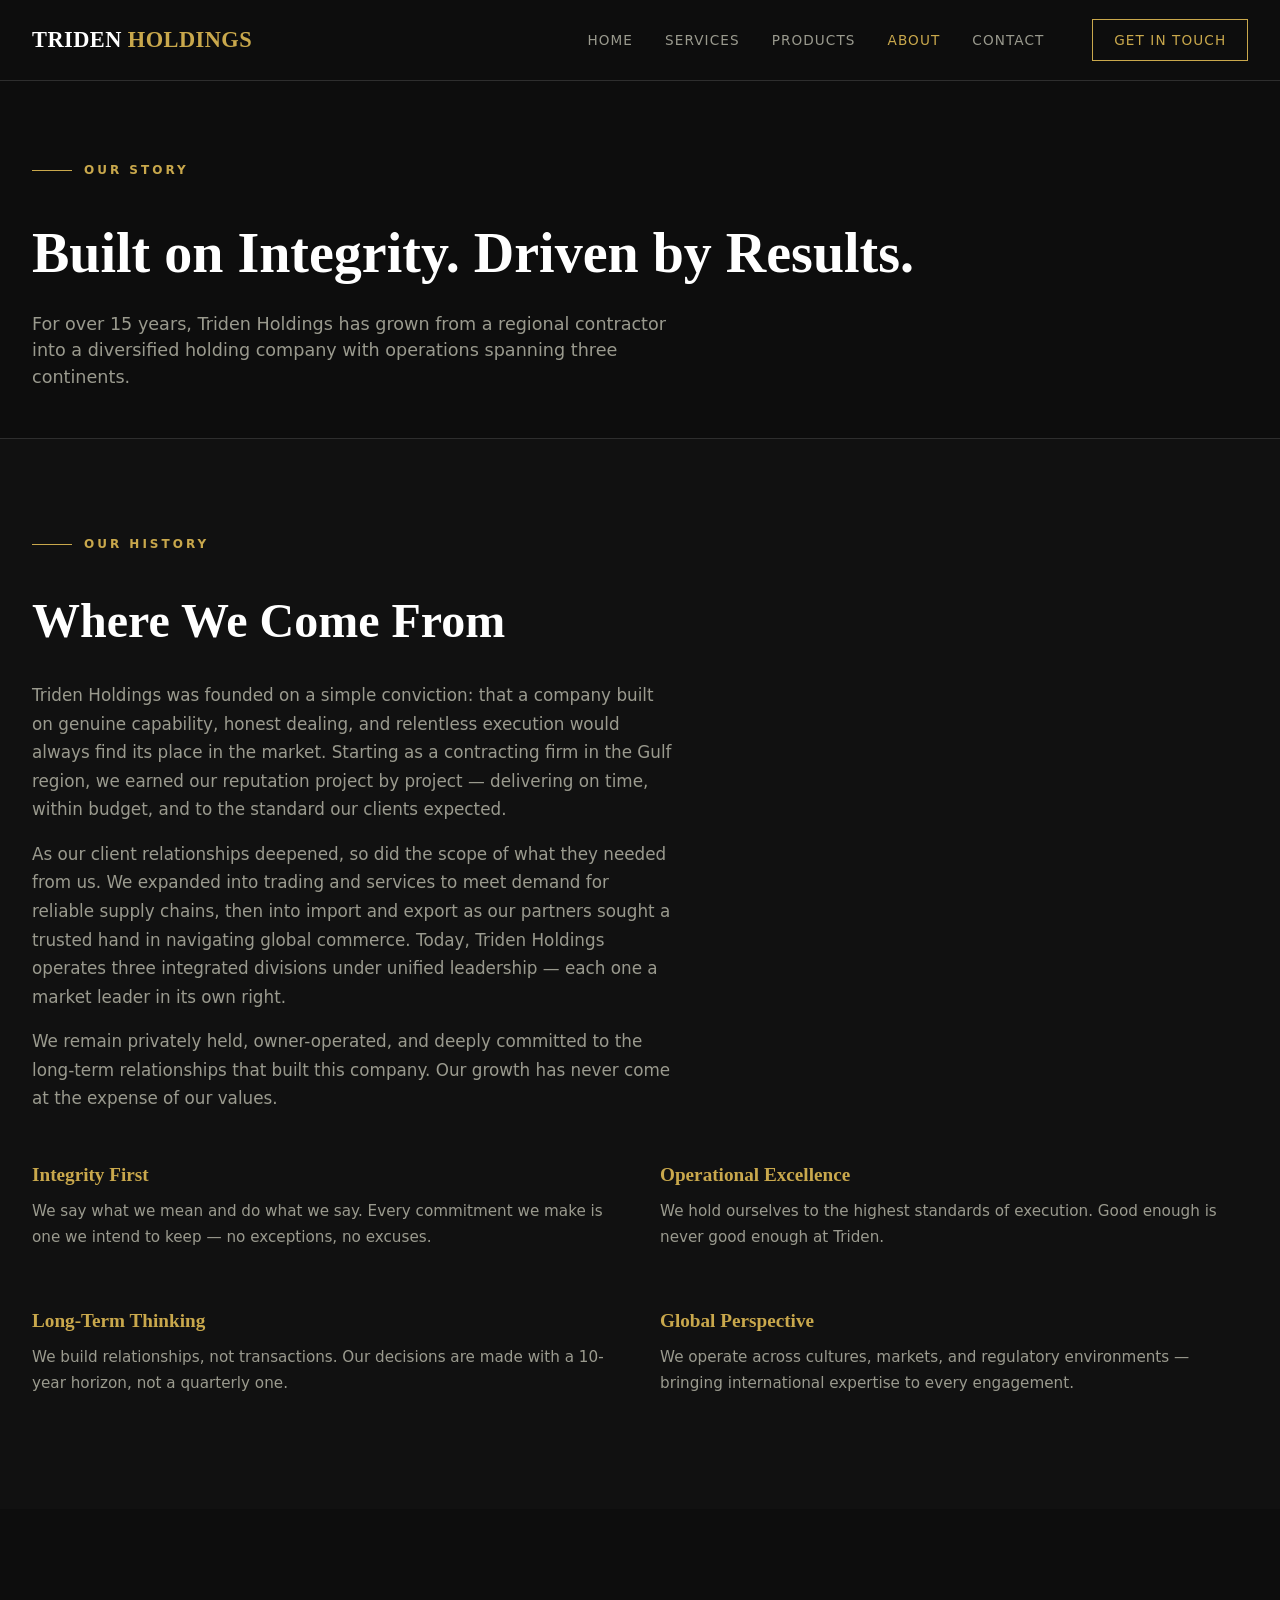
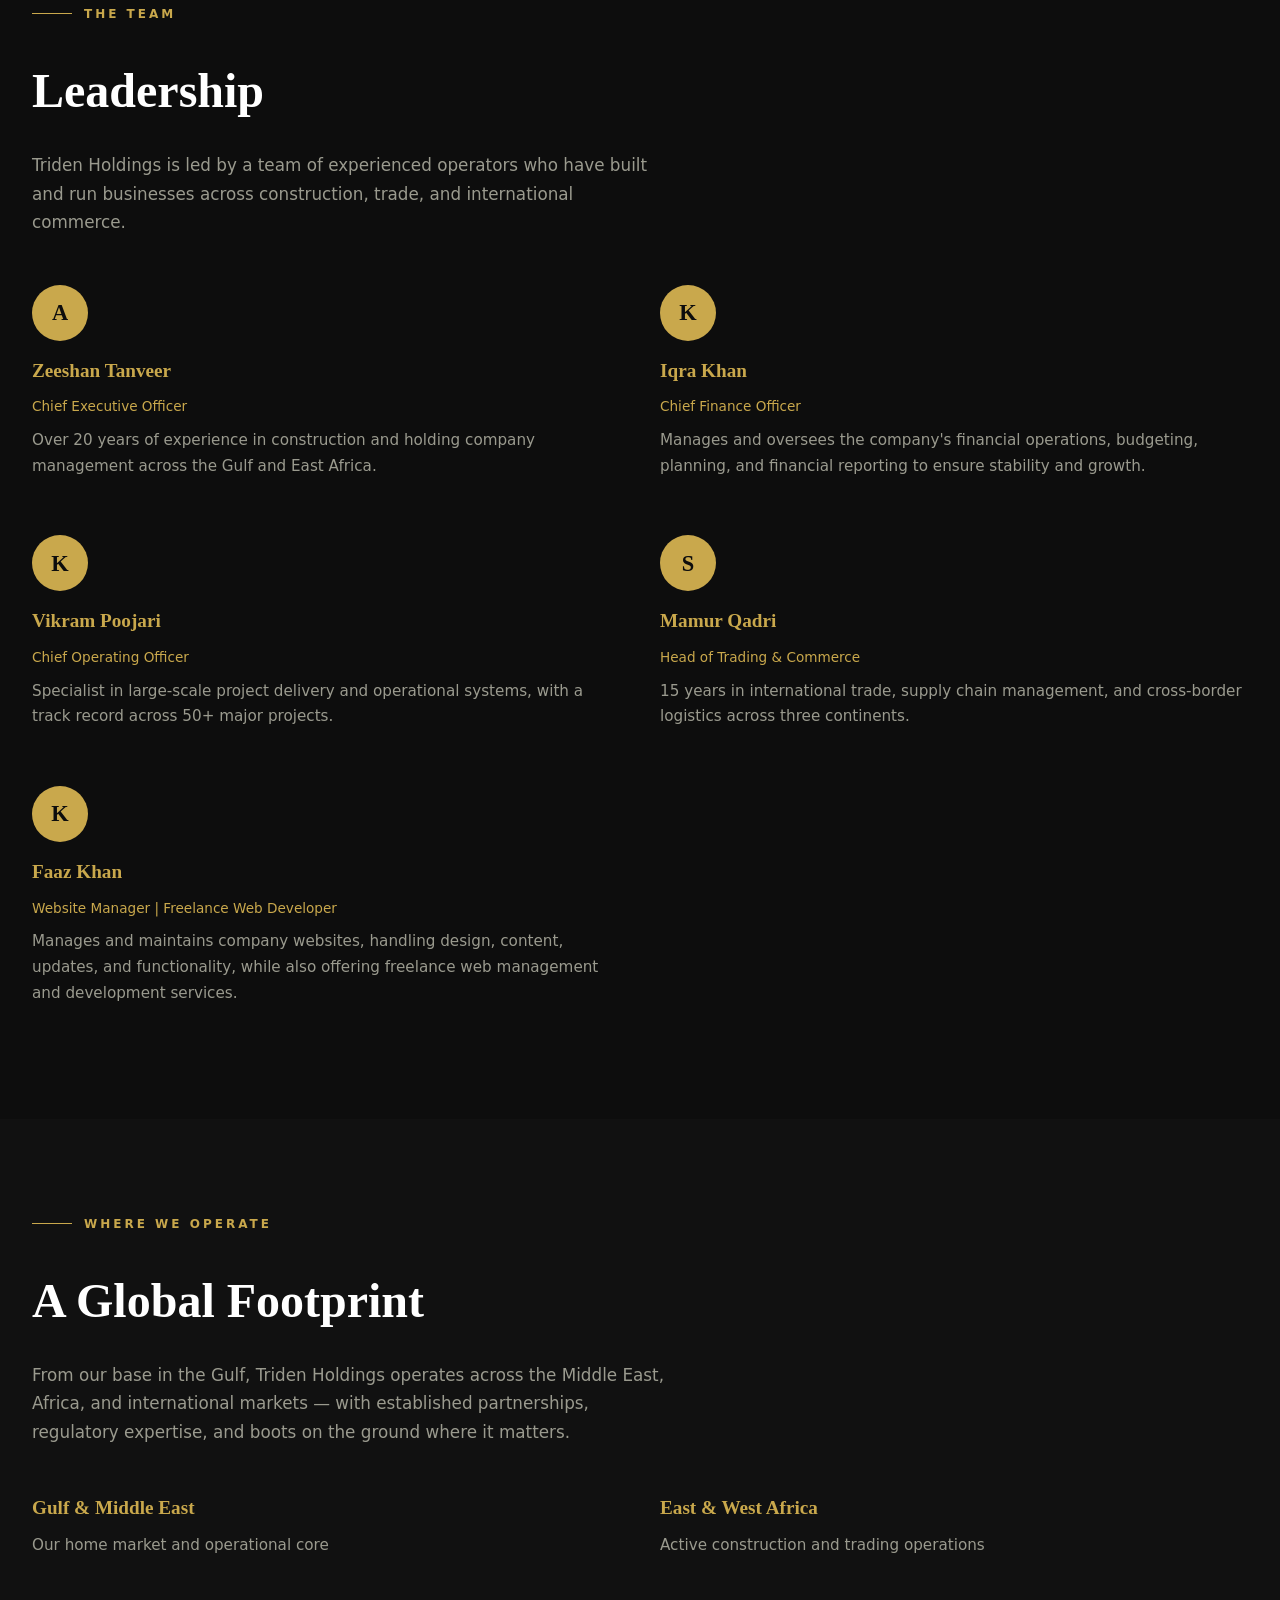
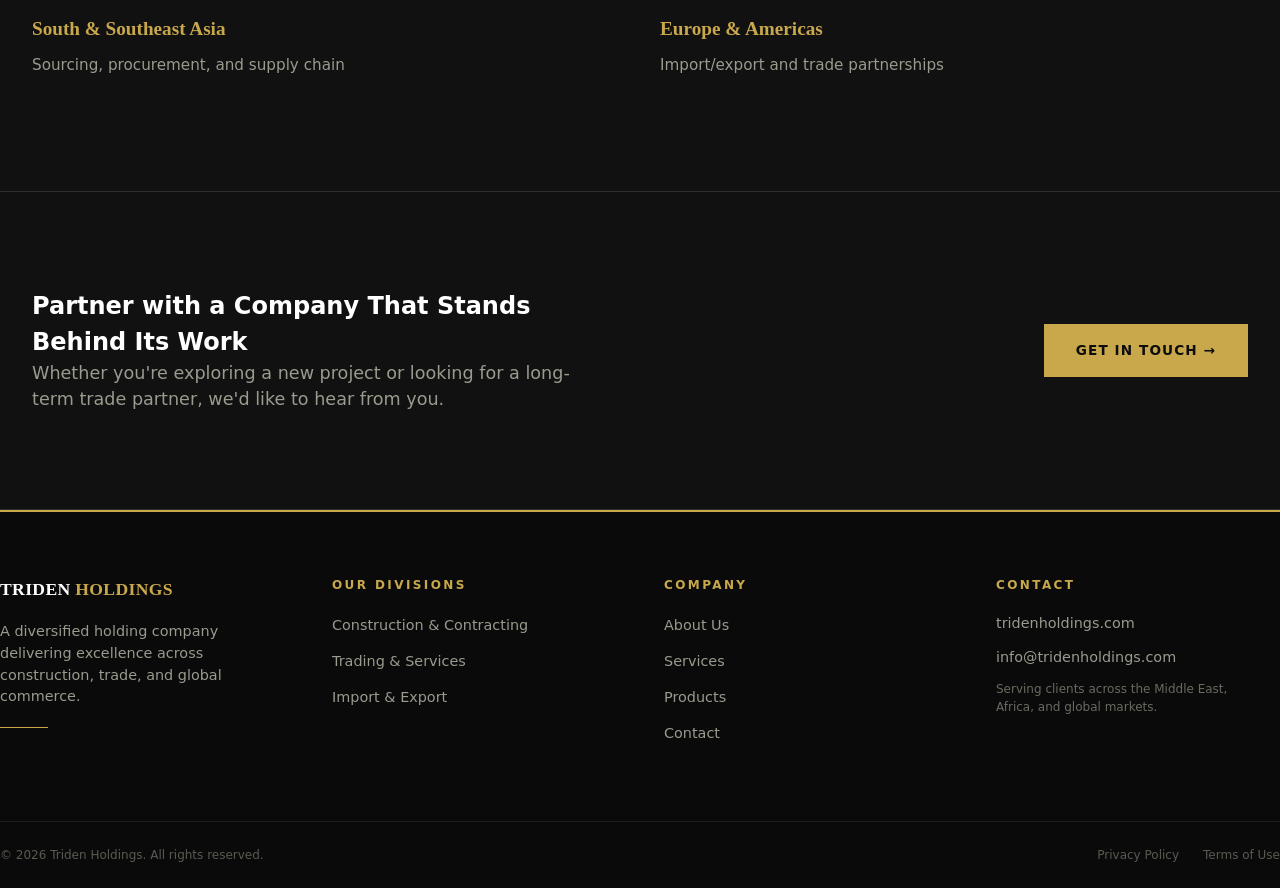
==== commit 97106b72: "Update team member names and roles in about.html" ====
--- a/about.html
+++ b/about.html
@@ -76,15 +76,28 @@
         </div>
         <div class="advantage-card reveal">
           <div style="width:56px;height:56px;border-radius:50%;background:var(--gold);color:var(--bg-black);display:flex;align-items:center;justify-content:center;font-family:var(--font-heading);font-size:1.4rem;font-weight:700;margin-bottom:1rem;">K</div>
-          <h4>Vicky Bhai</h4>
+          <h4>Iqra Khan</h4>
+          <p style="color:var(--gold); font-size:0.85rem; margin-bottom:0.6rem;">Chief Finance Officer</p>
+          <p>Manages and oversees the company's financial operations, budgeting, planning, and financial reporting to ensure stability and growth.</p>
+        </div>
+        <div class="advantage-card reveal">
+          <div style="width:56px;height:56px;border-radius:50%;background:var(--gold);color:var(--bg-black);display:flex;align-items:center;justify-content:center;font-family:var(--font-heading);font-size:1.4rem;font-weight:700;margin-bottom:1rem;">K</div>
+          <h4>Vikram Poojari</h4>
           <p style="color:var(--gold); font-size:0.85rem; margin-bottom:0.6rem;">Chief Operating Officer</p>
           <p>Specialist in large-scale project delivery and operational systems, with a track record across 50+ major projects.</p>
         </div>
+        
         <div class="advantage-card reveal">
           <div style="width:56px;height:56px;border-radius:50%;background:var(--gold);color:var(--bg-black);display:flex;align-items:center;justify-content:center;font-family:var(--font-heading);font-size:1.4rem;font-weight:700;margin-bottom:1rem;">S</div>
-          <h4>Mani Bhai</h4>
+          <h4>Mamur Qadri</h4>
           <p style="color:var(--gold); font-size:0.85rem; margin-bottom:0.6rem;">Head of Trading &amp; Commerce</p>
           <p>15 years in international trade, supply chain management, and cross-border logistics across three continents.</p>
+        </div>
+        <div class="advantage-card reveal">
+          <div style="width:56px;height:56px;border-radius:50%;background:var(--gold);color:var(--bg-black);display:flex;align-items:center;justify-content:center;font-family:var(--font-heading);font-size:1.4rem;font-weight:700;margin-bottom:1rem;">K</div>
+          <h4>Faaz Khan</h4>
+          <p style="color:var(--gold); font-size:0.85rem; margin-bottom:0.6rem;">Website Manager | Freelance Web Developer </p>
+          <p>Manages and maintains company websites, handling design, content, updates, and functionality, while also offering freelance web management and development services.</p>
         </div>
       </div>
     </div>
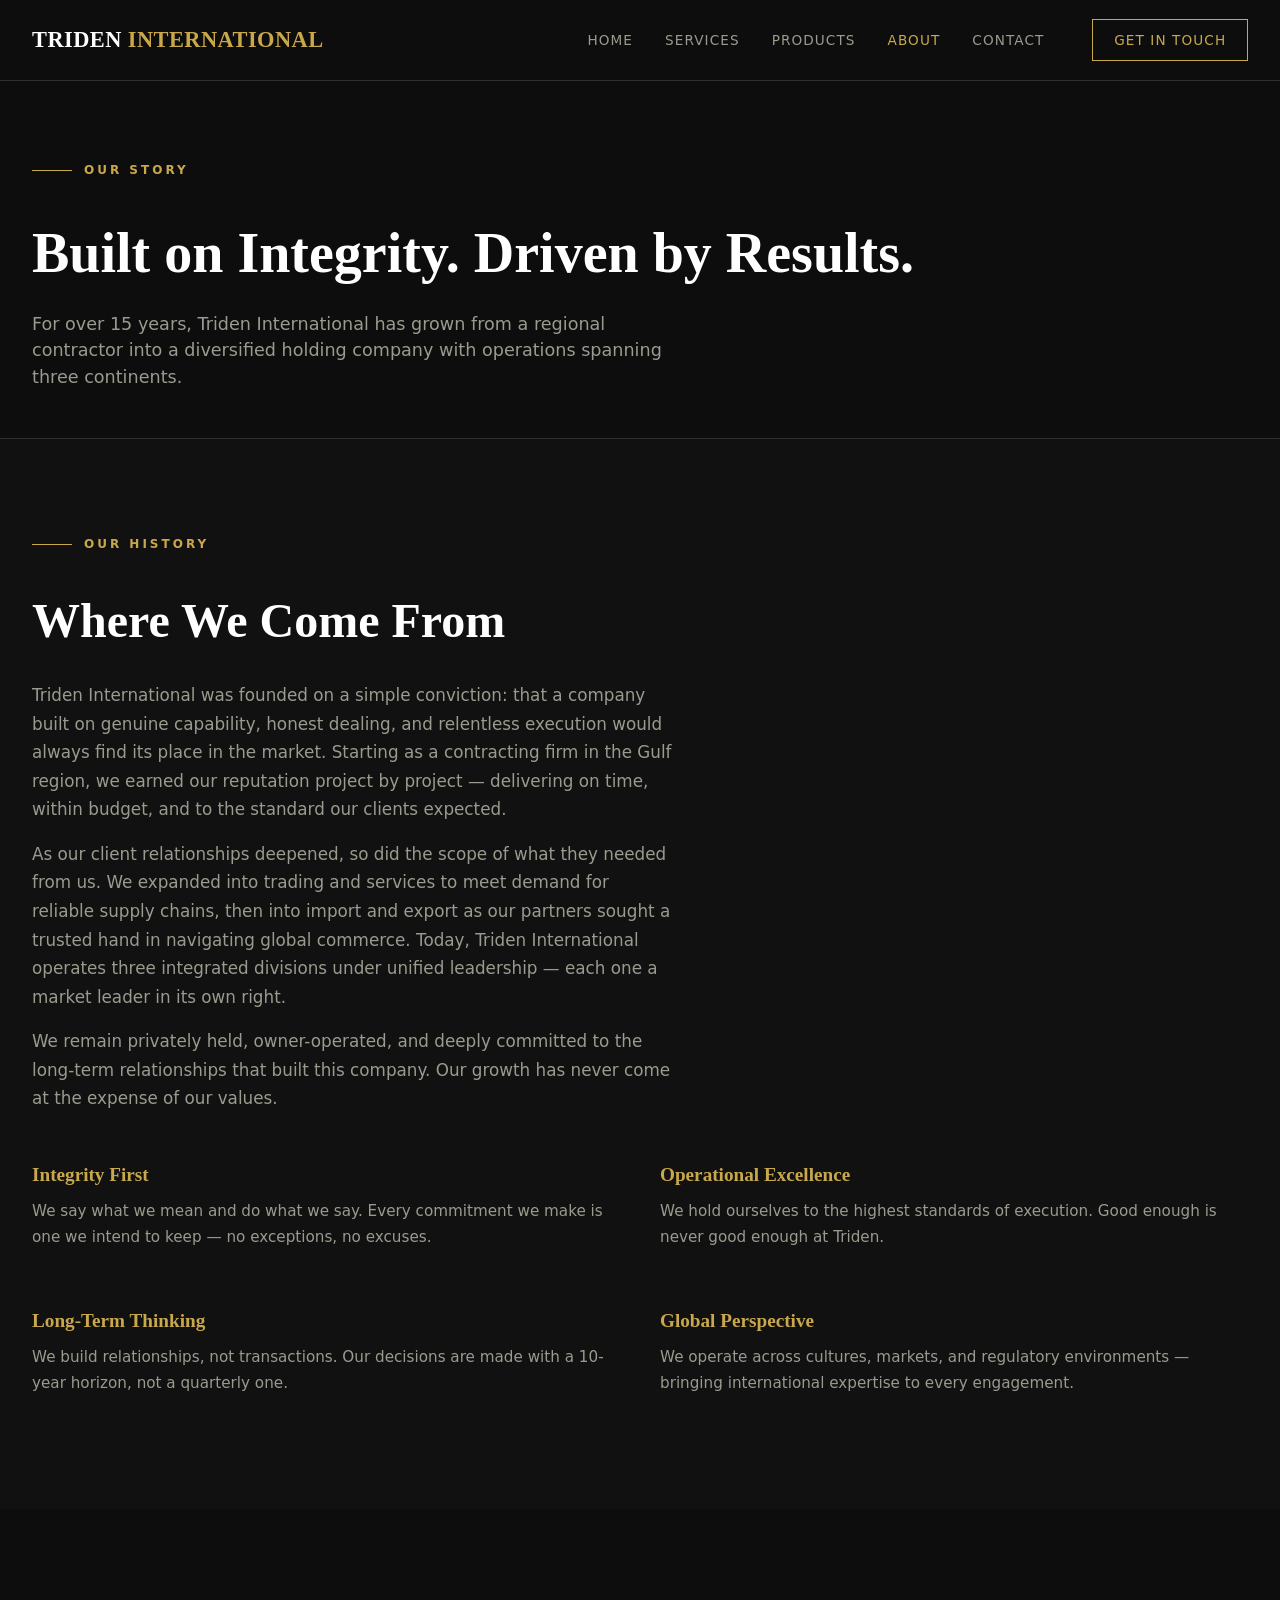
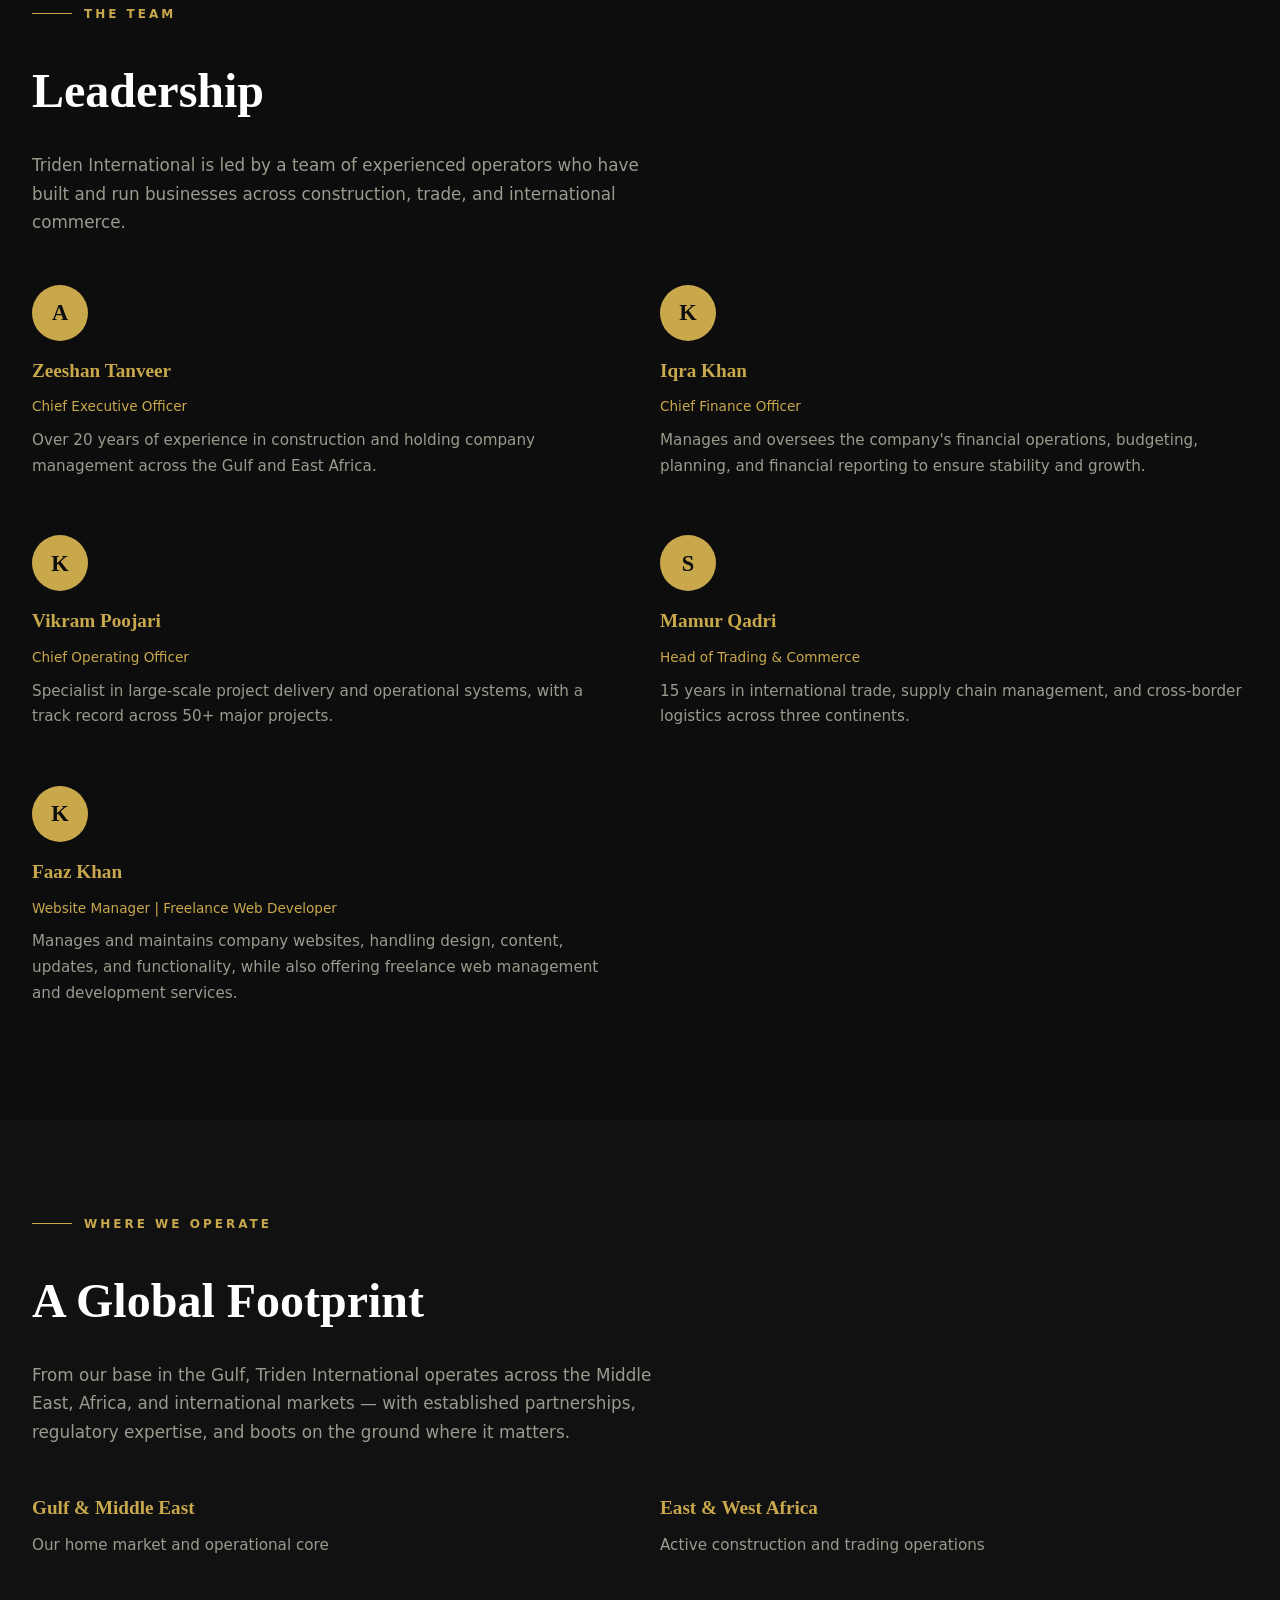
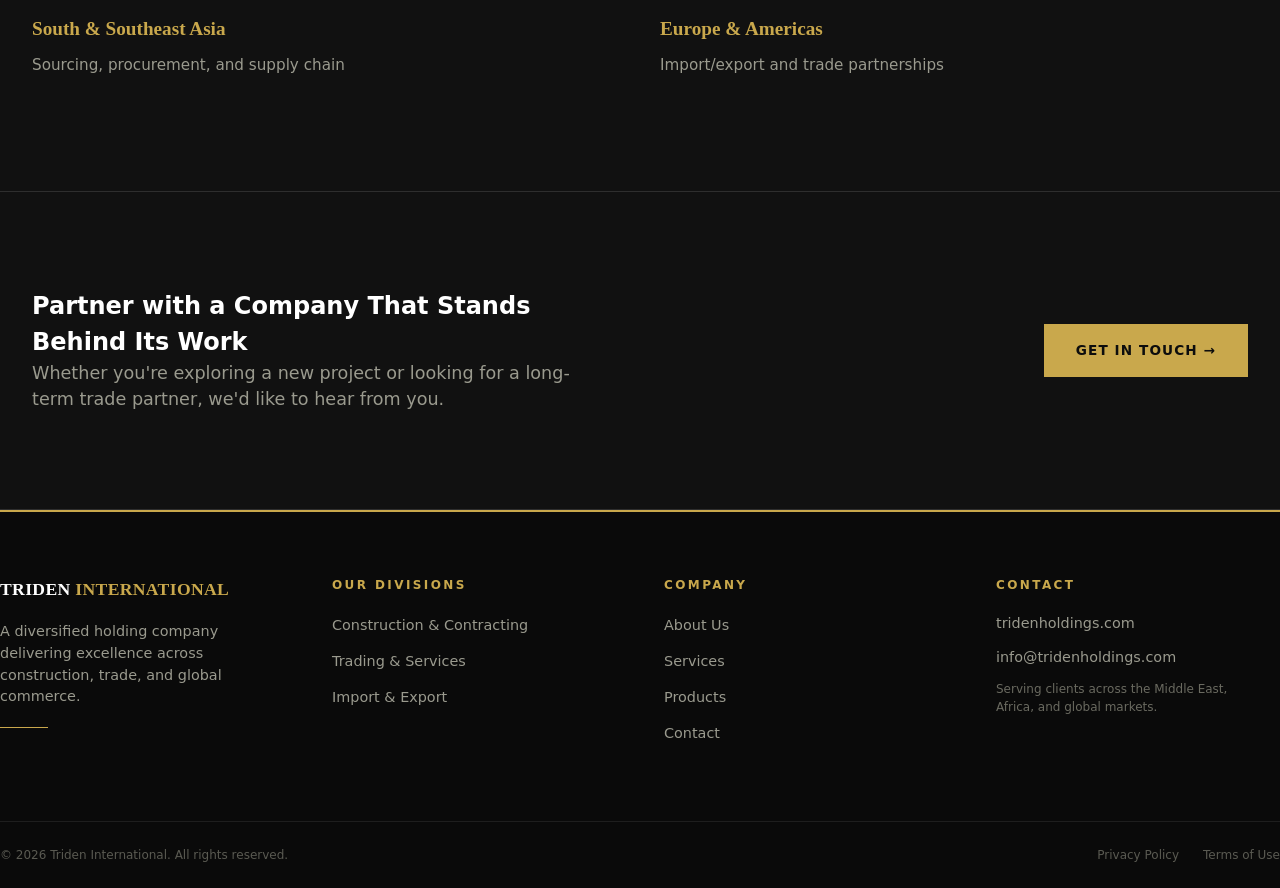
==== commit f95aee69: "Add files via upload" ====
--- a/about.html
+++ b/about.html
@@ -3,14 +3,14 @@
 <head>
 <meta charset="UTF-8">
 <meta name="viewport" content="width=device-width, initial-scale=1.0">
-<title>About — Triden Holdings</title>
+<title>About — Triden International</title>
 <link rel="stylesheet" href="styles.css">
 </head>
 <body>
 
 <header>
   <div class="container header-inner">
-    <a href="index.html" class="logo">TRIDEN <span>HOLDINGS</span></a>
+    <a href="index.html" class="logo">TRIDEN <span>INTERNATIONAL</span></a>
     <nav class="main-nav">
       <a href="index.html">Home</a>
       <a href="services.html">Services</a>
@@ -28,7 +28,7 @@
     <div class="container">
       <div class="eyebrow"><div class="line"></div><span>Our Story</span></div>
       <h1>Built on Integrity. Driven by Results.</h1>
-      <p>For over 15 years, Triden Holdings has grown from a regional contractor into a diversified holding company with operations spanning three continents.</p>
+      <p>For over 15 years, Triden International has grown from a regional contractor into a diversified holding company with operations spanning three continents.</p>
     </div>
   </section>
 
@@ -36,8 +36,8 @@
     <div class="container">
       <div class="eyebrow"><div class="line"></div><span>Our History</span></div>
       <h2>Where We Come From</h2>
-      <p>Triden Holdings was founded on a simple conviction: that a company built on genuine capability, honest dealing, and relentless execution would always find its place in the market. Starting as a contracting firm in the Gulf region, we earned our reputation project by project — delivering on time, within budget, and to the standard our clients expected.</p>
-      <p>As our client relationships deepened, so did the scope of what they needed from us. We expanded into trading and services to meet demand for reliable supply chains, then into import and export as our partners sought a trusted hand in navigating global commerce. Today, Triden Holdings operates three integrated divisions under unified leadership — each one a market leader in its own right.</p>
+      <p>Triden International was founded on a simple conviction: that a company built on genuine capability, honest dealing, and relentless execution would always find its place in the market. Starting as a contracting firm in the Gulf region, we earned our reputation project by project — delivering on time, within budget, and to the standard our clients expected.</p>
+      <p>As our client relationships deepened, so did the scope of what they needed from us. We expanded into trading and services to meet demand for reliable supply chains, then into import and export as our partners sought a trusted hand in navigating global commerce. Today, Triden International operates three integrated divisions under unified leadership — each one a market leader in its own right.</p>
       <p>We remain privately held, owner-operated, and deeply committed to the long-term relationships that built this company. Our growth has never come at the expense of our values.</p>
 
       <div class="advantage-grid" style="margin-top:3rem;">
@@ -65,7 +65,7 @@
     <div class="container">
       <div class="eyebrow reveal"><div class="line"></div><span>The Team</span></div>
       <h2 class="reveal">Leadership</h2>
-      <p class="reveal" style="margin-bottom:3rem;">Triden Holdings is led by a team of experienced operators who have built and run businesses across construction, trade, and international commerce.</p>
+      <p class="reveal" style="margin-bottom:3rem;">Triden International is led by a team of experienced operators who have built and run businesses across construction, trade, and international commerce.</p>
 
       <div class="advantage-grid">
         <div class="advantage-card reveal">
@@ -107,7 +107,7 @@
     <div class="container">
       <div class="eyebrow reveal"><div class="line"></div><span>Where We Operate</span></div>
       <h2 class="reveal">A Global Footprint</h2>
-      <p class="reveal" style="margin-bottom:3rem;">From our base in the Gulf, Triden Holdings operates across the Middle East, Africa, and international markets — with established partnerships, regulatory expertise, and boots on the ground where it matters.</p>
+      <p class="reveal" style="margin-bottom:3rem;">From our base in the Gulf, Triden International operates across the Middle East, Africa, and international markets — with established partnerships, regulatory expertise, and boots on the ground where it matters.</p>
 
       <div class="advantage-grid">
         <div class="advantage-card reveal">
@@ -145,7 +145,7 @@
   <div class="footer-top"></div>
   <div class="container footer-grid">
     <div>
-      <div class="logo" style="font-size:1.1rem; margin-bottom:1.2rem;">TRIDEN <span>HOLDINGS</span></div>
+      <div class="logo" style="font-size:1.1rem; margin-bottom:1.2rem;">TRIDEN <span>INTERNATIONAL</span></div>
       <p class="footer-desc">A diversified holding company delivering excellence across construction, trade, and global commerce.</p>
       <div class="footer-rule"></div>
     </div>
@@ -176,7 +176,7 @@
     </div>
   </div>
   <div class="container footer-bottom">
-    <p>© 2026 Triden Holdings. All rights reserved.</p>
+    <p>© 2026 Triden International. All rights reserved.</p>
     <div class="footer-legal">
       <a href="privacy.html">Privacy Policy</a>
       <a href="terms.html">Terms of Use</a>
--- a/styles.css
+++ b/styles.css
@@ -288,7 +288,7 @@
 .section.bg-panel .product-card { background: var(--bg-black); }
 .product-card:hover { border-color: var(--gold); }
 .product-img { position: relative; aspect-ratio: 4 / 3; background: linear-gradient(135deg, #1a1710, #0f0e0a); border-bottom: 1px solid var(--border); overflow: hidden; }
-.product-img img { width: 100%; height: 100%; object-fit: cover; }
+.product-img img { width: 100%; height: 100%; object-fit: cover; display: block; }
 .product-placeholder { display: flex; align-items: center; justify-content: center; width: 100%; height: 100%; color: var(--gold); opacity: 0.45; }
 .product-num { position: absolute; top: 0.8rem; left: 0.8rem; background: var(--gold); color: var(--bg-black); font-size: 0.7rem; font-weight: 700; padding: 0.2rem 0.55rem; letter-spacing: 0.05em; }
 .product-body { padding: 1.2rem 1.4rem 1.4rem; display: flex; flex-direction: column; flex-grow: 1; }
